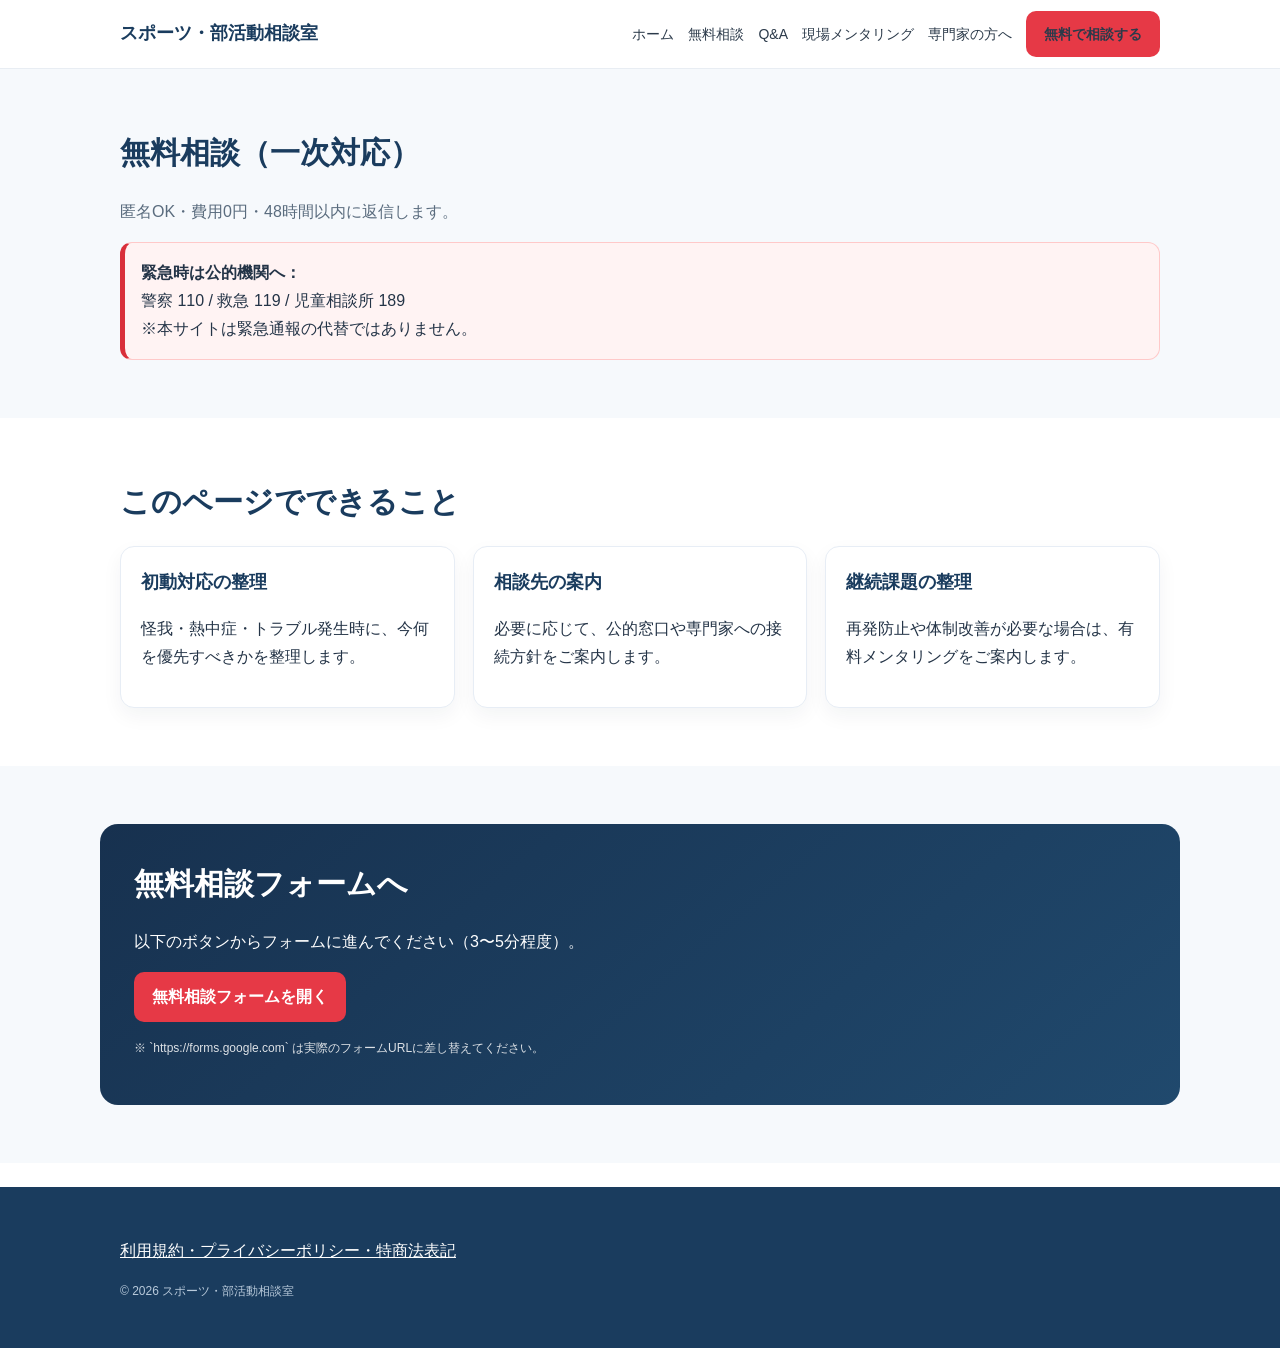
==== consult.html @ d79f73dd "Create consult.html" ====
<!doctype html>
<html lang="ja">
<head>
  <meta charset="UTF-8" />
  <meta name="viewport" content="width=device-width, initial-scale=1" />
  <title>無料相談 | スポーツ・部活動相談室</title>
  <meta name="description" content="スポーツ・部活動に関する無料相談窓口。匿名相談OK、48時間以内に初回返信。" />
  <link rel="stylesheet" href="styles.css" />
</head>
<body>
  <header>
    <div class="container nav">
      <div class="brand">スポーツ・部活動相談室</div>
      <nav class="links">
        <a href="index.html">ホーム</a>
        <a href="consult.html">無料相談</a>
        <a href="qa.html">Q&A</a>
        <a href="mentoring.html">現場メンタリング</a>
        <a href="experts.html">専門家の方へ</a>
        <a class="btn btn-primary" href="consult.html">無料で相談する</a>
      </nav>
    </div>
  </header>

  <section class="section section-alt">
    <div class="container">
      <h2>無料相談（一次対応）</h2>
      <p class="lead">匿名OK・費用0円・48時間以内に返信します。</p>
      <div class="notice">
        <strong>緊急時は公的機関へ：</strong><br>
        警察 110 / 救急 119 / 児童相談所 189<br>
        ※本サイトは緊急通報の代替ではありません。
      </div>
    </div>
  </section>

  <section class="section">
    <div class="container">
      <h2>このページでできること</h2>
      <div class="grid">
        <article class="card">
          <h3>初動対応の整理</h3>
          <p>怪我・熱中症・トラブル発生時に、今何を優先すべきかを整理します。</p>
        </article>
        <article class="card">
          <h3>相談先の案内</h3>
          <p>必要に応じて、公的窓口や専門家への接続方針をご案内します。</p>
        </article>
        <article class="card">
          <h3>継続課題の整理</h3>
          <p>再発防止や体制改善が必要な場合は、有料メンタリングをご案内します。</p>
        </article>
      </div>
    </div>
  </section>

  <section class="section section-alt">
    <div class="container cta">
      <h2 style="color:#fff; margin-top:0;">無料相談フォームへ</h2>
      <p>以下のボタンからフォームに進んでください（3〜5分程度）。</p>
      <p>
        <a class="btn btn-primary" href="https://forms.google.com" target="_blank" rel="noopener">
          無料相談フォームを開く
        </a>
      </p>
      <p class="small">※ `https://forms.google.com` は実際のフォームURLに差し替えてください。</p>
    </div>
  </section>

  <footer>
    <div class="container">
      <p><a href="legal.html">利用規約・プライバシーポリシー・特商法表記</a></p>
      <p class="small">© 2026 スポーツ・部活動相談室</p>
    </div>
  </footer>
</body>
</html>
---- styles.css ----
:root {
  --primary: #1a3c5e;
  --primary-2: #2d6a9f;
  --accent: #e63946;
  --bg: #f6f9fc;
  --text: #243447;
  --white: #fff;
}
* { box-sizing: border-box; }
body {
  margin: 0;
  font-family: "Segoe UI", "Hiragino Kaku Gothic ProN", "Yu Gothic", sans-serif;
  color: var(--text);
  background: var(--white);
  line-height: 1.75;
}
.container { max-width: 1080px; margin: 0 auto; padding: 0 20px; }
header { position: sticky; top: 0; z-index: 20; background: rgba(255,255,255,.95); border-bottom: 1px solid #e8edf3; }
.nav { min-height: 68px; display: flex; align-items: center; justify-content: space-between; gap: 12px; }
.brand { font-weight: 800; color: var(--primary); font-size: 18px; }
.links { display: flex; flex-wrap: wrap; align-items: center; gap: 14px; }
.links a { text-decoration: none; color: #2b3a4a; font-size: 14px; }
.btn { display: inline-block; padding: 11px 18px; border-radius: 10px; text-decoration: none; font-weight: 700; }
.btn-primary { background: var(--accent); color: #fff; }
.btn-outline { border: 1px solid var(--primary-2); color: var(--primary-2); }
.hero { background: linear-gradient(130deg, var(--primary), var(--primary-2)); color: #fff; padding: 84px 0 76px; }
.hero h1 { margin: 0 0 14px; font-size: clamp(28px, 5vw, 44px); line-height: 1.25; }
.hero p { margin: 0 0 22px; font-size: 17px; opacity: .95; }
.badges { display: flex; gap: 10px; flex-wrap: wrap; margin-bottom: 24px; }
.badge { background: rgba(255,255,255,.2); border: 1px solid rgba(255,255,255,.25); padding: 6px 11px; border-radius: 999px; font-size: 12px; }
.section { padding: 58px 0; }
.section-alt { background: var(--bg); }
.section h2 { margin: 0 0 18px; color: var(--primary); font-size: 30px; }
.lead { color: #5a6c7e; margin-top: 0; }
.grid { display: grid; grid-template-columns: repeat(auto-fit, minmax(240px, 1fr)); gap: 18px; }
.card { background: #fff; border: 1px solid #e7edf5; border-radius: 14px; padding: 20px; box-shadow: 0 8px 20px rgba(22,40,65,.05); }
.card h3 { margin: 0 0 8px; color: var(--primary); font-size: 18px; }
.notice { background: #fff3f3; border: 1px solid #ffc9c9; border-left: 5px solid #d92f3a; border-radius: 12px; padding: 16px; }
.cta { background: linear-gradient(140deg,#17314f,#20496d); color: #fff; border-radius: 18px; padding: 34px; }
footer { margin-top: 24px; background: var(--primary); color: #d5e3f1; padding: 34px 0; }
footer a { color: #fff; }
.small { font-size: 12px; opacity: .85; }
@media (max-width: 740px) {
  .links { gap: 10px; }
  .links a { font-size: 13px; }
  .hero { padding-top: 68px; }
}
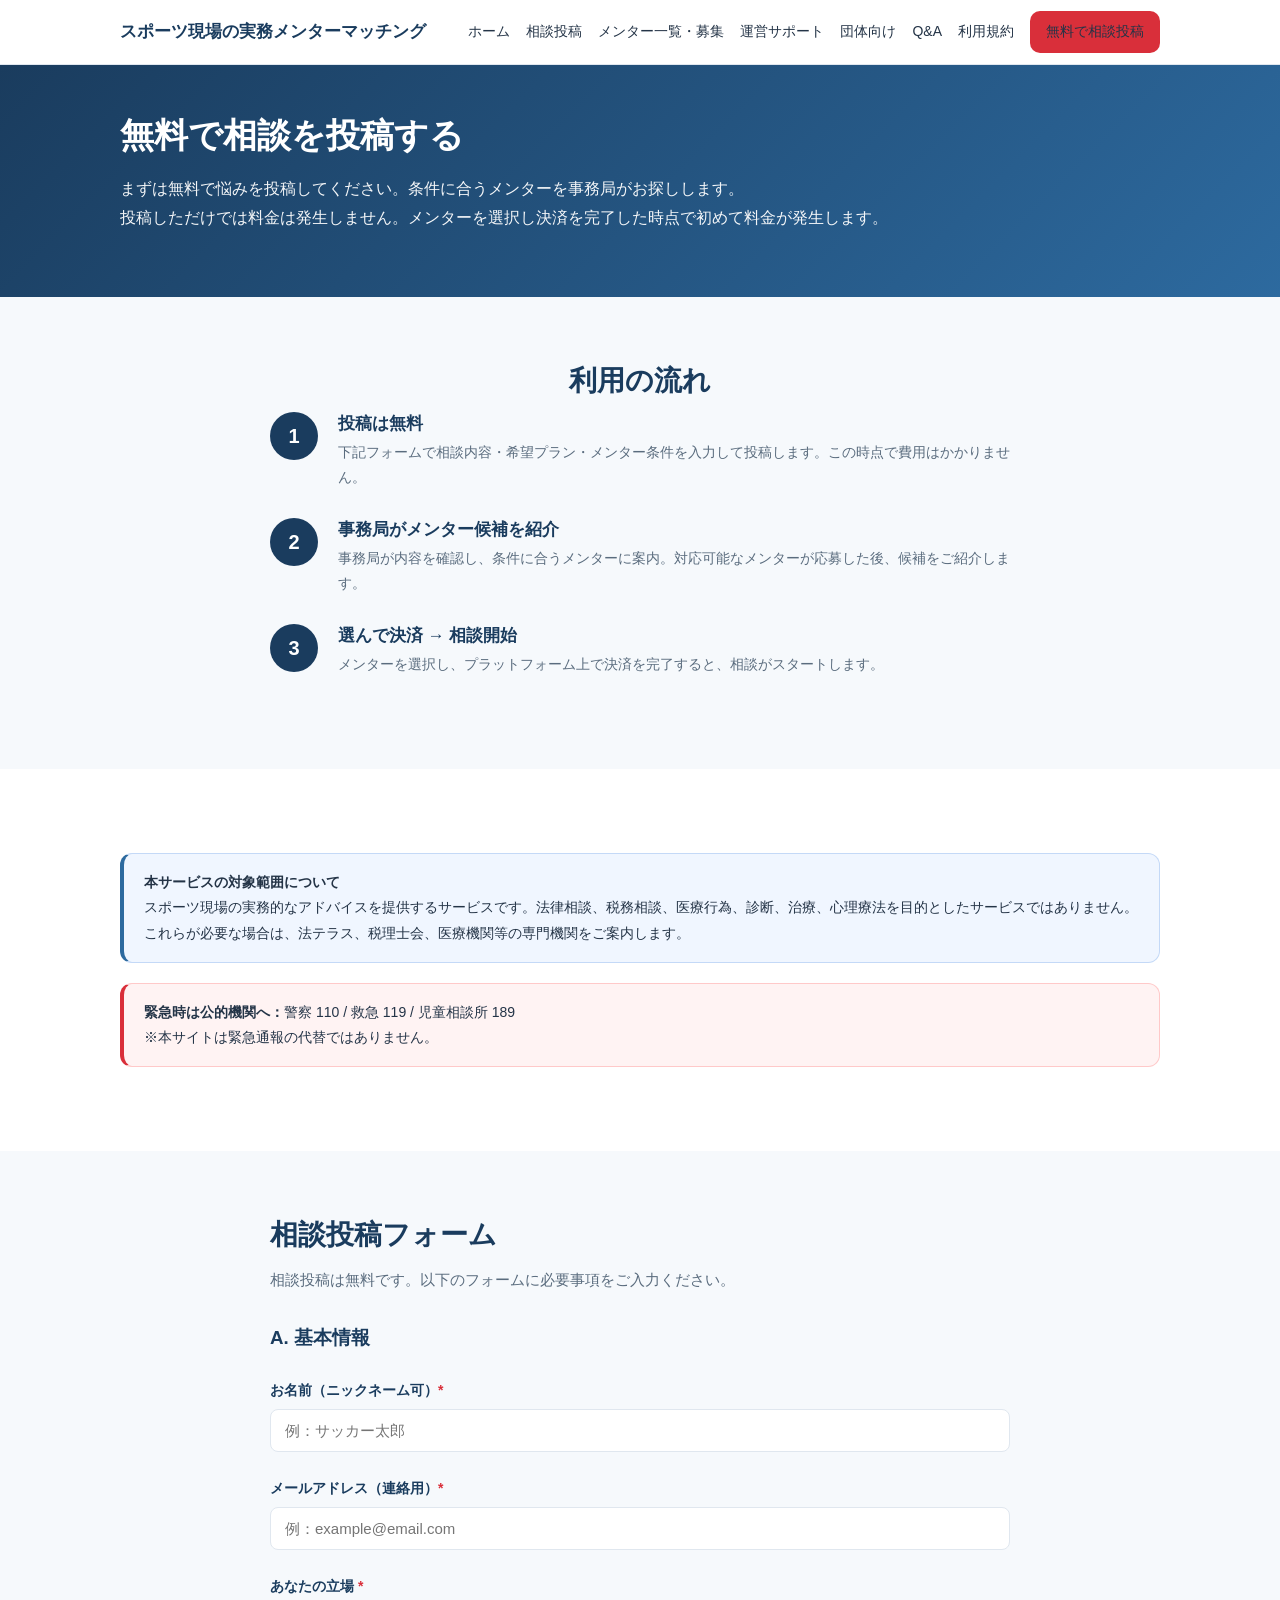
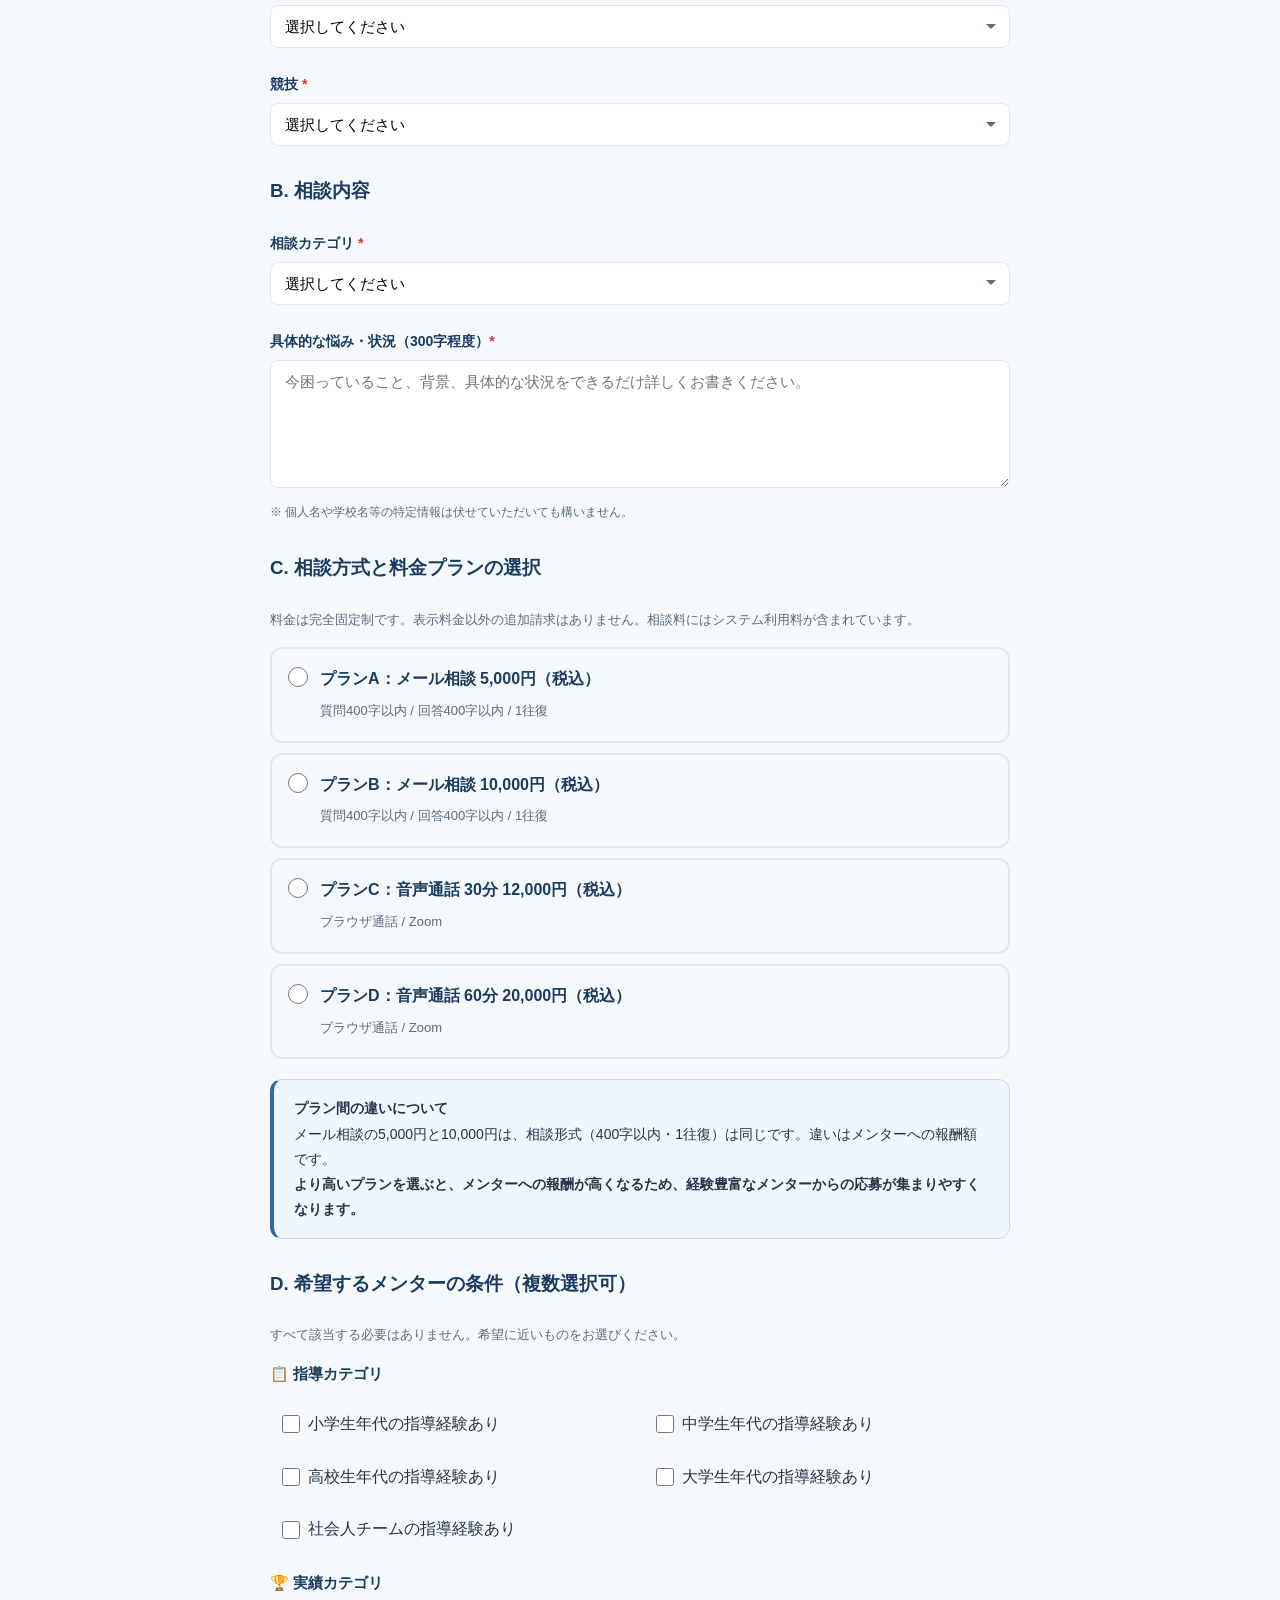
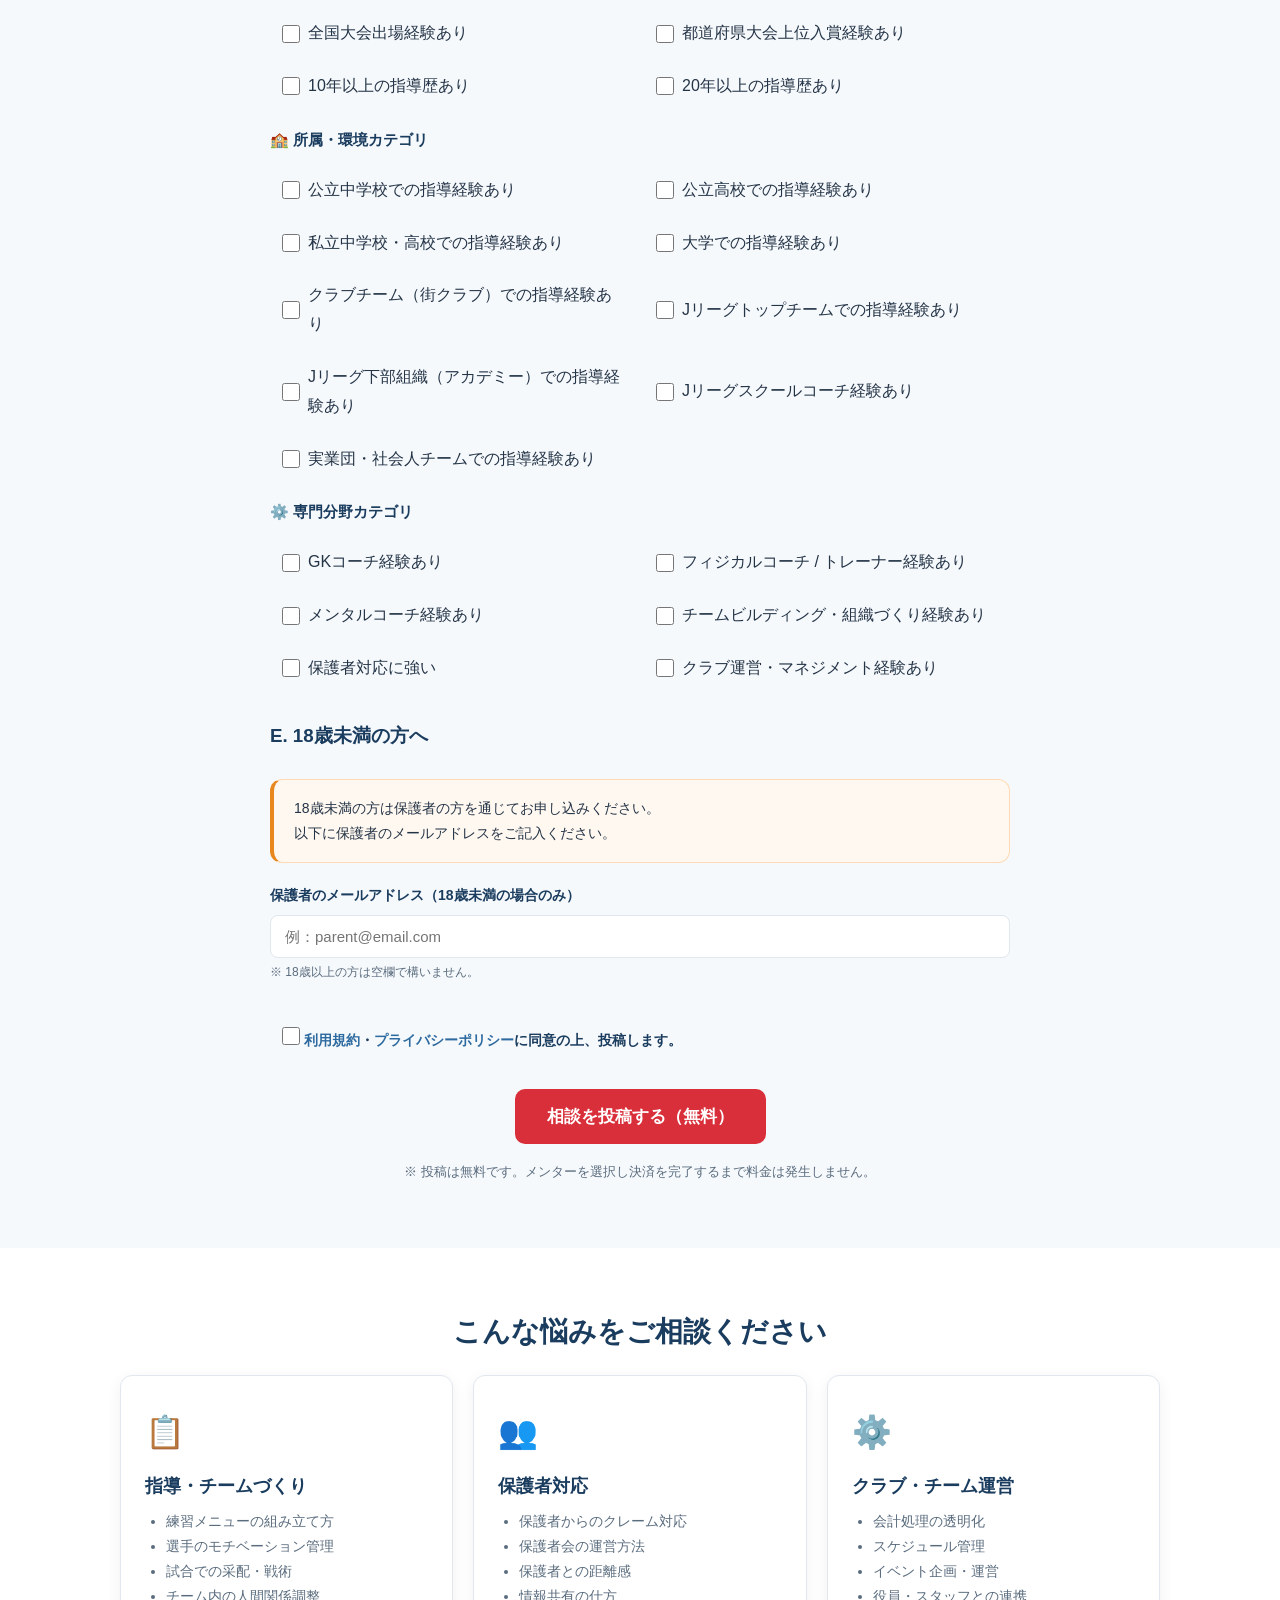
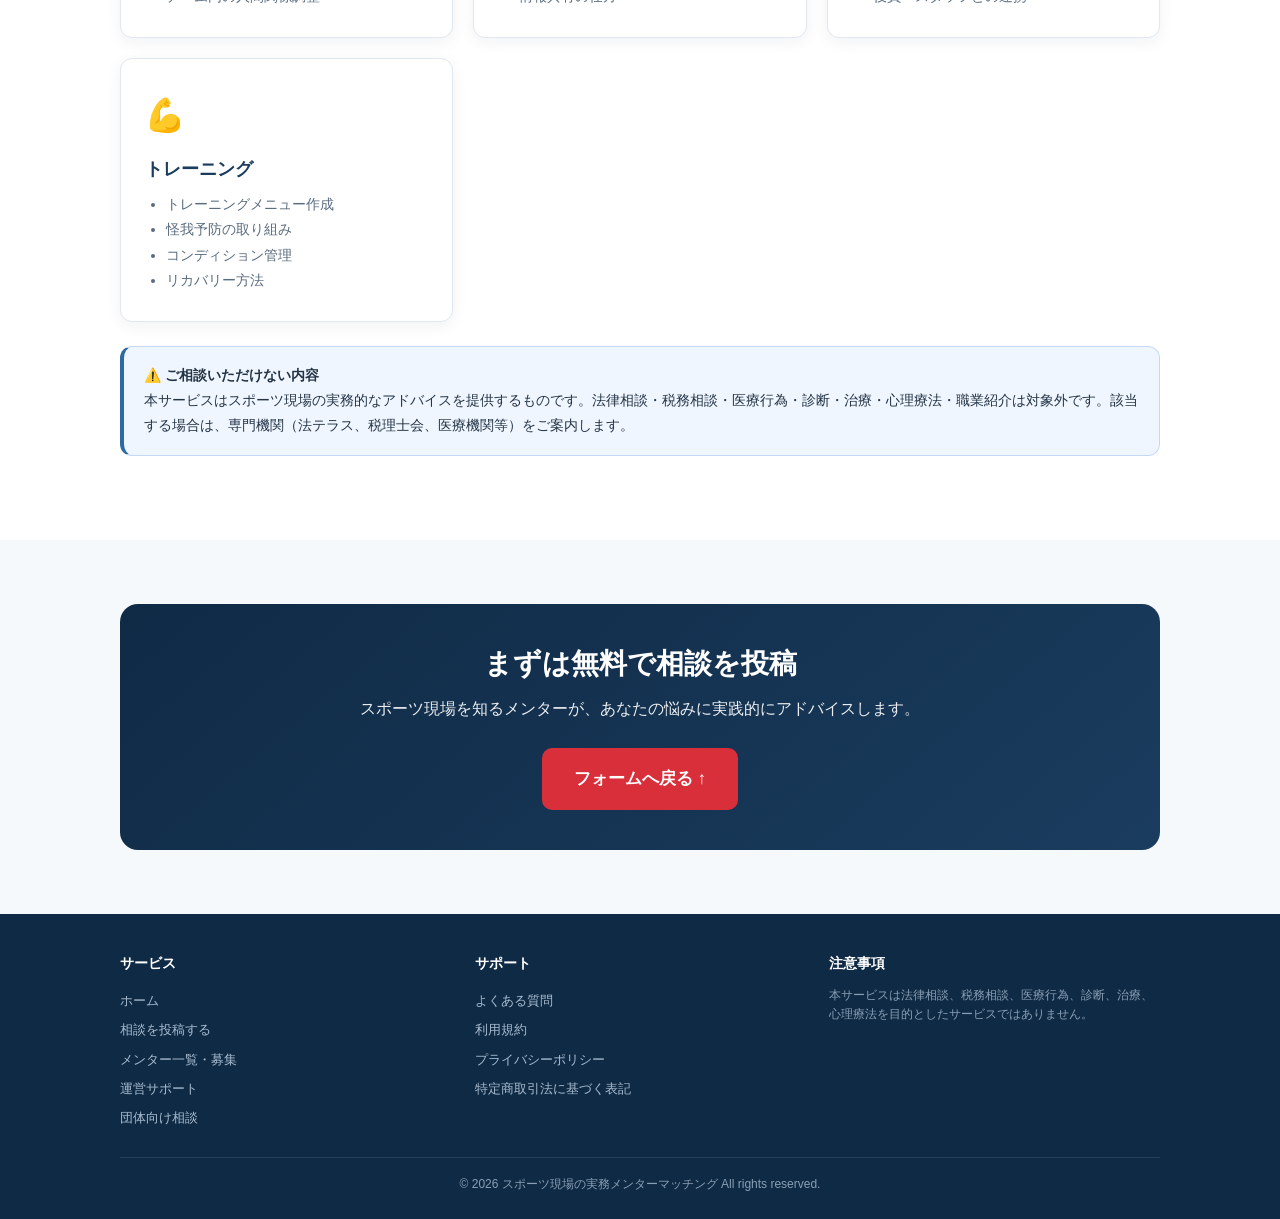
==== commit 446129ab: "feat: 全面ビジネスモデルアップデート - 固定料金制・マッチング条件カテゴリ・全ページ刷新 主な変更点: - 料金体系を完全固定制に変更（4プラン: メール5,000円/10,000円、音声通話" ====
--- a/consult.html
+++ b/consult.html
@@ -1,77 +1,389 @@
-<!doctype html>
+<!DOCTYPE html>
 <html lang="ja">
 <head>
-  <meta charset="UTF-8" />
-  <meta name="viewport" content="width=device-width, initial-scale=1" />
-  <title>無料相談 | スポーツ・部活動相談室</title>
-  <meta name="description" content="スポーツ・部活動に関する無料相談窓口。匿名相談OK、48時間以内に初回返信。" />
-  <link rel="stylesheet" href="styles.css" />
+  <meta charset="UTF-8">
+  <meta name="viewport" content="width=device-width, initial-scale=1">
+  <title>相談を投稿する｜スポーツ現場の実務メンターマッチング</title>
+  <meta name="description" content="スポーツ現場の悩みを無料で投稿。条件に合うメンターを事務局がお探しします。メール相談5,000円〜、音声通話12,000円〜。">
+  <meta property="og:title" content="相談を投稿する｜スポーツ現場の実務メンターマッチング">
+  <meta property="og:description" content="まずは無料で悩みを投稿。条件に合うメンターを事務局がお探しします。">
+  <meta property="og:type" content="website">
+  <meta property="og:url" content="https://mkzugfel.gensparkspace.com/consult.html">
+  <link rel="canonical" href="https://mkzugfel.gensparkspace.com/consult.html">
+  <link rel="stylesheet" href="css/style.css">
 </head>
 <body>
+
+  <!-- ========== Header ========== -->
   <header>
     <div class="container nav">
-      <div class="brand">スポーツ・部活動相談室</div>
-      <nav class="links">
+      <a href="index.html" class="brand">スポーツ現場の実務メンターマッチング</a>
+      <nav class="nav-links">
         <a href="index.html">ホーム</a>
-        <a href="consult.html">無料相談</a>
-        <a href="qa.html">Q&A</a>
-        <a href="mentoring.html">現場メンタリング</a>
-        <a href="experts.html">専門家の方へ</a>
-        <a class="btn btn-primary" href="consult.html">無料で相談する</a>
+        <a href="consult.html">相談投稿</a>
+        <a href="experts.html">メンター一覧・募集</a>
+        <a href="mentoring.html">運営サポート</a>
+        <a href="instructor.html">団体向け</a>
+        <a href="qa.html">Q&amp;A</a>
+        <a href="legal.html">利用規約</a>
+        <a class="btn btn-primary btn-sm" href="consult.html">無料で相談投稿</a>
       </nav>
     </div>
   </header>
 
+  <!-- ========== Hero ========== -->
+  <section class="hero" style="padding:48px 0 40px;">
+    <div class="container">
+      <h1 style="font-size:clamp(22px,4vw,34px);">無料で相談を投稿する</h1>
+      <p>まずは無料で悩みを投稿してください。条件に合うメンターを事務局がお探しします。<br>投稿しただけでは料金は発生しません。メンターを選択し決済を完了した時点で初めて料金が発生します。</p>
+    </div>
+  </section>
+
+  <!-- ========== ステップ表示 ========== -->
   <section class="section section-alt">
     <div class="container">
-      <h2>無料相談（一次対応）</h2>
-      <p class="lead">匿名OK・費用0円・48時間以内に返信します。</p>
-      <div class="notice">
-        <strong>緊急時は公的機関へ：</strong><br>
-        警察 110 / 救急 119 / 児童相談所 189<br>
+      <h2 class="text-center">利用の流れ</h2>
+      <div class="container-narrow mt-3" style="margin:0 auto;">
+        <div class="steps">
+          <div class="step-item">
+            <div class="step-number">1</div>
+            <div class="step-content">
+              <h3>投稿は無料</h3>
+              <p>下記フォームで相談内容・希望プラン・メンター条件を入力して投稿します。この時点で費用はかかりません。</p>
+            </div>
+          </div>
+          <div class="step-item">
+            <div class="step-number">2</div>
+            <div class="step-content">
+              <h3>事務局がメンター候補を紹介</h3>
+              <p>事務局が内容を確認し、条件に合うメンターに案内。対応可能なメンターが応募した後、候補をご紹介します。</p>
+            </div>
+          </div>
+          <div class="step-item">
+            <div class="step-number">3</div>
+            <div class="step-content">
+              <h3>選んで決済 → 相談開始</h3>
+              <p>メンターを選択し、プラットフォーム上で決済を完了すると、相談がスタートします。</p>
+            </div>
+          </div>
+        </div>
+      </div>
+    </div>
+  </section>
+
+  <!-- ========== 対象外の注意 ========== -->
+  <section class="section">
+    <div class="container">
+      <div class="notice notice-info">
+        <strong>本サービスの対象範囲について</strong><br>
+        スポーツ現場の実務的なアドバイスを提供するサービスです。法律相談、税務相談、医療行為、診断、治療、心理療法を目的としたサービスではありません。これらが必要な場合は、法テラス、税理士会、医療機関等の専門機関をご案内します。
+      </div>
+      <div class="notice notice-danger mt-2">
+        <strong>緊急時は公的機関へ：</strong>警察 110 / 救急 119 / 児童相談所 189<br>
         ※本サイトは緊急通報の代替ではありません。
       </div>
     </div>
   </section>
 
+  <!-- ========== 相談投稿フォーム ========== -->
+  <section class="section section-alt" id="form">
+    <div class="container-narrow">
+      <h2>相談投稿フォーム</h2>
+      <p class="section-lead">相談投稿は無料です。以下のフォームに必要事項をご入力ください。</p>
+
+      <!-- フォーム本体（実際にはTODO_FORM_URLへ送信） -->
+      <form action="TODO_FORM_URL" method="POST" id="consultForm">
+
+        <!-- (A) 基本情報 -->
+        <h3 class="mt-4 mb-2" style="color:var(--primary);border-bottom:2px solid var(--bg);padding-bottom:8px;">A. 基本情報</h3>
+
+        <div class="form-group">
+          <label for="name">お名前（ニックネーム可）<span class="text-accent">*</span></label>
+          <input type="text" id="name" name="name" class="form-control" placeholder="例：サッカー太郎" required>
+        </div>
+
+        <div class="form-group">
+          <label for="email">メールアドレス（連絡用）<span class="text-accent">*</span></label>
+          <input type="email" id="email" name="email" class="form-control" placeholder="例：example@email.com" required>
+        </div>
+
+        <div class="form-group">
+          <label for="role">あなたの立場 <span class="text-accent">*</span></label>
+          <select id="role" name="role" class="form-control" required>
+            <option value="">選択してください</option>
+            <option value="指導者">指導者</option>
+            <option value="保護者">保護者</option>
+            <option value="チーム運営者">チーム運営者</option>
+            <option value="選手（18歳以上）">選手（18歳以上）</option>
+            <option value="その他">その他</option>
+          </select>
+        </div>
+
+        <div class="form-group">
+          <label for="sport">競技 <span class="text-accent">*</span></label>
+          <select id="sport" name="sport" class="form-control" required>
+            <option value="">選択してください</option>
+            <option value="サッカー">サッカー</option>
+            <option value="野球・ソフトボール">野球・ソフトボール</option>
+            <option value="バスケットボール">バスケットボール</option>
+            <option value="バレーボール">バレーボール</option>
+            <option value="陸上">陸上</option>
+            <option value="テニス">テニス</option>
+            <option value="卓球">卓球</option>
+            <option value="水泳">水泳</option>
+            <option value="武道">武道</option>
+            <option value="その他">その他</option>
+          </select>
+        </div>
+
+        <!-- (B) 相談内容 -->
+        <h3 class="mt-4 mb-2" style="color:var(--primary);border-bottom:2px solid var(--bg);padding-bottom:8px;">B. 相談内容</h3>
+
+        <div class="form-group">
+          <label for="category">相談カテゴリ <span class="text-accent">*</span></label>
+          <select id="category" name="category" class="form-control" required>
+            <option value="">選択してください</option>
+            <option value="保護者対応">保護者対応</option>
+            <option value="練習方針">練習方針</option>
+            <option value="チームづくり">チームづくり</option>
+            <option value="クラブ運営">クラブ運営</option>
+            <option value="選手との関わり方">選手との関わり方</option>
+            <option value="進路と競技の両立">進路と競技の両立</option>
+            <option value="トレーニング">トレーニング</option>
+            <option value="指導者自身の悩み整理">指導者自身の悩み整理</option>
+            <option value="その他">その他</option>
+          </select>
+        </div>
+
+        <div class="form-group">
+          <label for="detail">具体的な悩み・状況（300字程度）<span class="text-accent">*</span></label>
+          <textarea id="detail" name="detail" class="form-control" rows="6" placeholder="今困っていること、背景、具体的な状況をできるだけ詳しくお書きください。" required maxlength="500"></textarea>
+          <div class="form-note">※ 個人名や学校名等の特定情報は伏せていただいても構いません。</div>
+        </div>
+
+        <!-- (C) 相談方式と料金プランの選択 -->
+        <h3 class="mt-4 mb-2" style="color:var(--primary);border-bottom:2px solid var(--bg);padding-bottom:8px;">C. 相談方式と料金プランの選択</h3>
+        <p class="text-small text-light mb-2">料金は完全固定制です。表示料金以外の追加請求はありません。相談料にはシステム利用料が含まれています。</p>
+
+        <div class="radio-group">
+          <label class="radio-item">
+            <input type="radio" name="plan" value="メール相談5000" required>
+            <div class="radio-label">
+              <strong>プランA：メール相談 5,000円（税込）</strong>
+              <span>質問400字以内 / 回答400字以内 / 1往復</span>
+            </div>
+          </label>
+          <label class="radio-item">
+            <input type="radio" name="plan" value="メール相談10000">
+            <div class="radio-label">
+              <strong>プランB：メール相談 10,000円（税込）</strong>
+              <span>質問400字以内 / 回答400字以内 / 1往復</span>
+            </div>
+          </label>
+          <label class="radio-item">
+            <input type="radio" name="plan" value="音声通話30分12000">
+            <div class="radio-label">
+              <strong>プランC：音声通話 30分 12,000円（税込）</strong>
+              <span>ブラウザ通話 / Zoom</span>
+            </div>
+          </label>
+          <label class="radio-item">
+            <input type="radio" name="plan" value="音声通話60分20000">
+            <div class="radio-label">
+              <strong>プランD：音声通話 60分 20,000円（税込）</strong>
+              <span>ブラウザ通話 / Zoom</span>
+            </div>
+          </label>
+        </div>
+
+        <div class="notice notice-info">
+          <strong>プラン間の違いについて</strong><br>
+          メール相談の5,000円と10,000円は、相談形式（400字以内・1往復）は同じです。違いはメンターへの報酬額です。<br>
+          <strong>より高いプランを選ぶと、メンターへの報酬が高くなるため、経験豊富なメンターからの応募が集まりやすくなります。</strong>
+        </div>
+
+        <!-- (D) 希望するメンターの条件 -->
+        <h3 class="mt-4 mb-2" style="color:var(--primary);border-bottom:2px solid var(--bg);padding-bottom:8px;">D. 希望するメンターの条件（複数選択可）</h3>
+        <p class="text-small text-light mb-2">すべて該当する必要はありません。希望に近いものをお選びください。</p>
+
+        <!-- 指導カテゴリ -->
+        <div class="checkbox-group">
+          <h4>📋 指導カテゴリ</h4>
+          <div class="checkbox-grid">
+            <label class="checkbox-item"><input type="checkbox" name="mentor_cond[]" value="小学生年代の指導経験あり"><span>小学生年代の指導経験あり</span></label>
+            <label class="checkbox-item"><input type="checkbox" name="mentor_cond[]" value="中学生年代の指導経験あり"><span>中学生年代の指導経験あり</span></label>
+            <label class="checkbox-item"><input type="checkbox" name="mentor_cond[]" value="高校生年代の指導経験あり"><span>高校生年代の指導経験あり</span></label>
+            <label class="checkbox-item"><input type="checkbox" name="mentor_cond[]" value="大学生年代の指導経験あり"><span>大学生年代の指導経験あり</span></label>
+            <label class="checkbox-item"><input type="checkbox" name="mentor_cond[]" value="社会人チームの指導経験あり"><span>社会人チームの指導経験あり</span></label>
+          </div>
+        </div>
+
+        <!-- 実績カテゴリ -->
+        <div class="checkbox-group">
+          <h4>🏆 実績カテゴリ</h4>
+          <div class="checkbox-grid">
+            <label class="checkbox-item"><input type="checkbox" name="mentor_cond[]" value="全国大会出場経験あり"><span>全国大会出場経験あり</span></label>
+            <label class="checkbox-item"><input type="checkbox" name="mentor_cond[]" value="都道府県大会上位入賞経験あり"><span>都道府県大会上位入賞経験あり</span></label>
+            <label class="checkbox-item"><input type="checkbox" name="mentor_cond[]" value="10年以上の指導歴あり"><span>10年以上の指導歴あり</span></label>
+            <label class="checkbox-item"><input type="checkbox" name="mentor_cond[]" value="20年以上の指導歴あり"><span>20年以上の指導歴あり</span></label>
+          </div>
+        </div>
+
+        <!-- 所属・環境カテゴリ -->
+        <div class="checkbox-group">
+          <h4>🏫 所属・環境カテゴリ</h4>
+          <div class="checkbox-grid">
+            <label class="checkbox-item"><input type="checkbox" name="mentor_cond[]" value="公立中学校での指導経験あり"><span>公立中学校での指導経験あり</span></label>
+            <label class="checkbox-item"><input type="checkbox" name="mentor_cond[]" value="公立高校での指導経験あり"><span>公立高校での指導経験あり</span></label>
+            <label class="checkbox-item"><input type="checkbox" name="mentor_cond[]" value="私立中学校・高校での指導経験あり"><span>私立中学校・高校での指導経験あり</span></label>
+            <label class="checkbox-item"><input type="checkbox" name="mentor_cond[]" value="大学での指導経験あり"><span>大学での指導経験あり</span></label>
+            <label class="checkbox-item"><input type="checkbox" name="mentor_cond[]" value="クラブチーム（街クラブ）での指導経験あり"><span>クラブチーム（街クラブ）での指導経験あり</span></label>
+            <label class="checkbox-item"><input type="checkbox" name="mentor_cond[]" value="Jリーグトップチームでの指導経験あり"><span>Jリーグトップチームでの指導経験あり</span></label>
+            <label class="checkbox-item"><input type="checkbox" name="mentor_cond[]" value="Jリーグ下部組織（アカデミー）での指導経験あり"><span>Jリーグ下部組織（アカデミー）での指導経験あり</span></label>
+            <label class="checkbox-item"><input type="checkbox" name="mentor_cond[]" value="Jリーグスクールコーチ経験あり"><span>Jリーグスクールコーチ経験あり</span></label>
+            <label class="checkbox-item"><input type="checkbox" name="mentor_cond[]" value="実業団・社会人チームでの指導経験あり"><span>実業団・社会人チームでの指導経験あり</span></label>
+          </div>
+        </div>
+
+        <!-- 専門分野カテゴリ -->
+        <div class="checkbox-group">
+          <h4>⚙️ 専門分野カテゴリ</h4>
+          <div class="checkbox-grid">
+            <label class="checkbox-item"><input type="checkbox" name="mentor_cond[]" value="GKコーチ経験あり"><span>GKコーチ経験あり</span></label>
+            <label class="checkbox-item"><input type="checkbox" name="mentor_cond[]" value="フィジカルコーチ / トレーナー経験あり"><span>フィジカルコーチ / トレーナー経験あり</span></label>
+            <label class="checkbox-item"><input type="checkbox" name="mentor_cond[]" value="メンタルコーチ経験あり"><span>メンタルコーチ経験あり</span></label>
+            <label class="checkbox-item"><input type="checkbox" name="mentor_cond[]" value="チームビルディング・組織づくり経験あり"><span>チームビルディング・組織づくり経験あり</span></label>
+            <label class="checkbox-item"><input type="checkbox" name="mentor_cond[]" value="保護者対応に強い"><span>保護者対応に強い</span></label>
+            <label class="checkbox-item"><input type="checkbox" name="mentor_cond[]" value="クラブ運営・マネジメント経験あり"><span>クラブ運営・マネジメント経験あり</span></label>
+          </div>
+        </div>
+
+        <!-- (E) 18歳未満の方へ -->
+        <h3 class="mt-4 mb-2" style="color:var(--primary);border-bottom:2px solid var(--bg);padding-bottom:8px;">E. 18歳未満の方へ</h3>
+
+        <div class="notice">
+          18歳未満の方は保護者の方を通じてお申し込みください。<br>
+          以下に保護者のメールアドレスをご記入ください。
+        </div>
+
+        <div class="form-group">
+          <label for="parent_email">保護者のメールアドレス（18歳未満の場合のみ）</label>
+          <input type="email" id="parent_email" name="parent_email" class="form-control" placeholder="例：parent@email.com">
+          <div class="form-note">※ 18歳以上の方は空欄で構いません。</div>
+        </div>
+
+        <!-- 同意 -->
+        <div class="form-group mt-4">
+          <label class="checkbox-item" style="padding:12px;background:var(--bg);border-radius:8px;">
+            <input type="checkbox" name="agree" required>
+            <span><a href="legal.html" target="_blank">利用規約</a>・<a href="legal.html#privacy" target="_blank">プライバシーポリシー</a>に同意の上、投稿します。</span>
+          </label>
+        </div>
+
+        <!-- 投稿ボタン -->
+        <div class="text-center mt-3">
+          <button type="submit" class="btn btn-primary btn-lg">相談を投稿する（無料）</button>
+        </div>
+        <p class="text-center text-small text-light mt-2">※ 投稿は無料です。メンターを選択し決済を完了するまで料金は発生しません。</p>
+
+      </form>
+    </div>
+  </section>
+
+  <!-- ========== こんな悩みをご相談ください ========== -->
   <section class="section">
     <div class="container">
-      <h2>このページでできること</h2>
-      <div class="grid">
-        <article class="card">
-          <h3>初動対応の整理</h3>
-          <p>怪我・熱中症・トラブル発生時に、今何を優先すべきかを整理します。</p>
-        </article>
-        <article class="card">
-          <h3>相談先の案内</h3>
-          <p>必要に応じて、公的窓口や専門家への接続方針をご案内します。</p>
-        </article>
-        <article class="card">
-          <h3>継続課題の整理</h3>
-          <p>再発防止や体制改善が必要な場合は、有料メンタリングをご案内します。</p>
-        </article>
-      </div>
-    </div>
-  </section>
-
+      <h2 class="text-center">こんな悩みをご相談ください</h2>
+      <div class="grid grid-2 mt-3">
+        <div class="card">
+          <span class="card-icon">📋</span>
+          <h3>指導・チームづくり</h3>
+          <ul style="font-size:14px;color:var(--text-light);">
+            <li>練習メニューの組み立て方</li>
+            <li>選手のモチベーション管理</li>
+            <li>試合での采配・戦術</li>
+            <li>チーム内の人間関係調整</li>
+          </ul>
+        </div>
+        <div class="card">
+          <span class="card-icon">👥</span>
+          <h3>保護者対応</h3>
+          <ul style="font-size:14px;color:var(--text-light);">
+            <li>保護者からのクレーム対応</li>
+            <li>保護者会の運営方法</li>
+            <li>保護者との距離感</li>
+            <li>情報共有の仕方</li>
+          </ul>
+        </div>
+        <div class="card">
+          <span class="card-icon">⚙️</span>
+          <h3>クラブ・チーム運営</h3>
+          <ul style="font-size:14px;color:var(--text-light);">
+            <li>会計処理の透明化</li>
+            <li>スケジュール管理</li>
+            <li>イベント企画・運営</li>
+            <li>役員・スタッフとの連携</li>
+          </ul>
+        </div>
+        <div class="card">
+          <span class="card-icon">💪</span>
+          <h3>トレーニング</h3>
+          <ul style="font-size:14px;color:var(--text-light);">
+            <li>トレーニングメニュー作成</li>
+            <li>怪我予防の取り組み</li>
+            <li>コンディション管理</li>
+            <li>リカバリー方法</li>
+          </ul>
+        </div>
+      </div>
+
+      <div class="notice notice-info mt-3">
+        <strong>⚠️ ご相談いただけない内容</strong><br>
+        本サービスはスポーツ現場の実務的なアドバイスを提供するものです。法律相談・税務相談・医療行為・診断・治療・心理療法・職業紹介は対象外です。該当する場合は、専門機関（法テラス、税理士会、医療機関等）をご案内します。
+      </div>
+    </div>
+  </section>
+
+  <!-- ========== CTA ========== -->
   <section class="section section-alt">
-    <div class="container cta">
-      <h2 style="color:#fff; margin-top:0;">無料相談フォームへ</h2>
-      <p>以下のボタンからフォームに進んでください（3〜5分程度）。</p>
-      <p>
-        <a class="btn btn-primary" href="https://forms.google.com" target="_blank" rel="noopener">
-          無料相談フォームを開く
-        </a>
-      </p>
-      <p class="small">※ `https://forms.google.com` は実際のフォームURLに差し替えてください。</p>
-    </div>
-  </section>
-
+    <div class="container">
+      <div class="cta-box">
+        <h2>まずは無料で相談を投稿</h2>
+        <p>スポーツ現場を知るメンターが、あなたの悩みに実践的にアドバイスします。</p>
+        <a class="btn btn-primary btn-lg" href="#form">フォームへ戻る ↑</a>
+      </div>
+    </div>
+  </section>
+
+  <!-- ========== Footer ========== -->
   <footer>
     <div class="container">
-      <p><a href="legal.html">利用規約・プライバシーポリシー・特商法表記</a></p>
-      <p class="small">© 2026 スポーツ・部活動相談室</p>
+      <div class="footer-grid">
+        <div class="footer-col">
+          <h4>サービス</h4>
+          <a href="index.html">ホーム</a>
+          <a href="consult.html">相談を投稿する</a>
+          <a href="experts.html">メンター一覧・募集</a>
+          <a href="mentoring.html">運営サポート</a>
+          <a href="instructor.html">団体向け相談</a>
+        </div>
+        <div class="footer-col">
+          <h4>サポート</h4>
+          <a href="qa.html">よくある質問</a>
+          <a href="legal.html">利用規約</a>
+          <a href="legal.html#privacy">プライバシーポリシー</a>
+          <a href="legal.html#tokusho">特定商取引法に基づく表記</a>
+        </div>
+        <div class="footer-col">
+          <h4>注意事項</h4>
+          <p style="font-size:12px;color:#8a9fb5;line-height:1.6;">本サービスは法律相談、税務相談、医療行為、診断、治療、心理療法を目的としたサービスではありません。</p>
+        </div>
+      </div>
+      <div class="footer-bottom">
+        <p>&copy; 2026 スポーツ現場の実務メンターマッチング All rights reserved.</p>
+      </div>
     </div>
   </footer>
+
 </body>
 </html>
--- a/css/style.css
+++ b/css/style.css
@@ -0,0 +1,846 @@
+/* ============================================
+   スポーツ現場の実務メンターマッチング
+   css/style.css
+   白ベース・ネイビー基調・赤差し色
+   ============================================ */
+
+/* --- CSS Variables --- */
+:root {
+  --primary: #1a3c5e;
+  --primary-light: #2d6a9f;
+  --primary-dark: #0f2a45;
+  --accent: #d92f3a;
+  --accent-light: #e8545d;
+  --bg: #f6f9fc;
+  --bg-alt: #eef3f8;
+  --text: #243447;
+  --text-light: #5a6c7e;
+  --white: #ffffff;
+  --border: #e0e7ef;
+  --shadow: rgba(22, 40, 65, 0.06);
+  --radius: 12px;
+  --radius-lg: 18px;
+  --transition: 0.25s ease;
+}
+
+/* --- Reset & Base --- */
+*, *::before, *::after { box-sizing: border-box; margin: 0; padding: 0; }
+
+html { scroll-behavior: smooth; }
+
+body {
+  font-family: "Segoe UI", "Hiragino Kaku Gothic ProN", "Yu Gothic", "Meiryo", sans-serif;
+  color: var(--text);
+  background: var(--white);
+  line-height: 1.8;
+  font-size: 16px;
+  -webkit-font-smoothing: antialiased;
+}
+
+a { color: var(--primary-light); text-decoration: none; transition: color var(--transition); }
+a:hover { color: var(--accent); }
+
+img { max-width: 100%; height: auto; display: block; }
+
+h1, h2, h3, h4, h5, h6 { line-height: 1.4; color: var(--primary); }
+
+ul, ol { padding-left: 1.5em; }
+
+/* --- Container --- */
+.container { max-width: 1080px; margin: 0 auto; padding: 0 20px; }
+.container-narrow { max-width: 780px; margin: 0 auto; padding: 0 20px; }
+
+/* --- Header --- */
+header {
+  position: sticky;
+  top: 0;
+  z-index: 100;
+  background: rgba(255, 255, 255, 0.97);
+  border-bottom: 1px solid var(--border);
+  backdrop-filter: blur(8px);
+}
+
+.nav {
+  min-height: 64px;
+  display: flex;
+  align-items: center;
+  justify-content: space-between;
+  gap: 12px;
+}
+
+.brand {
+  font-weight: 800;
+  color: var(--primary);
+  font-size: 17px;
+  white-space: nowrap;
+  text-decoration: none;
+}
+.brand:hover { color: var(--primary); }
+
+.nav-links {
+  display: flex;
+  flex-wrap: wrap;
+  align-items: center;
+  gap: 16px;
+}
+
+.nav-links a {
+  text-decoration: none;
+  color: var(--text);
+  font-size: 14px;
+  font-weight: 500;
+  transition: color var(--transition);
+}
+.nav-links a:hover { color: var(--primary-light); }
+
+/* --- Buttons --- */
+.btn {
+  display: inline-block;
+  padding: 12px 24px;
+  border-radius: 10px;
+  text-decoration: none;
+  font-weight: 700;
+  font-size: 15px;
+  text-align: center;
+  transition: all var(--transition);
+  cursor: pointer;
+  border: none;
+}
+
+.btn-primary {
+  background: var(--accent);
+  color: var(--white);
+}
+.btn-primary:hover {
+  background: var(--accent-light);
+  color: var(--white);
+  transform: translateY(-1px);
+  box-shadow: 0 4px 12px rgba(217, 47, 58, 0.3);
+}
+
+.btn-outline {
+  border: 2px solid var(--primary-light);
+  color: var(--primary-light);
+  background: transparent;
+}
+.btn-outline:hover {
+  background: var(--primary-light);
+  color: var(--white);
+}
+
+.btn-white {
+  background: var(--white);
+  color: var(--primary);
+}
+.btn-white:hover {
+  background: var(--bg);
+  color: var(--primary);
+}
+
+.btn-sm { padding: 8px 16px; font-size: 13px; }
+.btn-lg { padding: 16px 32px; font-size: 17px; }
+
+/* --- Hero Section --- */
+.hero {
+  background: linear-gradient(135deg, var(--primary) 0%, var(--primary-light) 100%);
+  color: var(--white);
+  padding: 80px 0 70px;
+}
+
+.hero h1 {
+  color: var(--white);
+  margin: 0 0 18px;
+  font-size: clamp(26px, 4.5vw, 42px);
+  line-height: 1.3;
+}
+
+.hero p {
+  margin: 0 0 24px;
+  font-size: 16px;
+  opacity: 0.95;
+  line-height: 1.8;
+}
+
+.hero-badges {
+  display: flex;
+  gap: 10px;
+  flex-wrap: wrap;
+  margin-bottom: 28px;
+}
+
+.hero-badge {
+  background: rgba(255, 255, 255, 0.18);
+  border: 1px solid rgba(255, 255, 255, 0.25);
+  padding: 6px 14px;
+  border-radius: 999px;
+  font-size: 13px;
+  color: var(--white);
+}
+
+.hero-buttons { display: flex; gap: 12px; flex-wrap: wrap; }
+
+/* --- Sections --- */
+.section { padding: 64px 0; }
+.section-alt { background: var(--bg); }
+.section-dark {
+  background: linear-gradient(140deg, var(--primary-dark), var(--primary));
+  color: var(--white);
+}
+.section-dark h2,
+.section-dark h3 { color: var(--white); }
+
+.section h2 {
+  margin: 0 0 12px;
+  font-size: 28px;
+  color: var(--primary);
+}
+
+.section-lead {
+  color: var(--text-light);
+  margin: 0 0 32px;
+  font-size: 15px;
+}
+
+/* --- Grid --- */
+.grid { display: grid; gap: 20px; }
+.grid-2 { grid-template-columns: repeat(auto-fit, minmax(300px, 1fr)); }
+.grid-3 { grid-template-columns: repeat(auto-fit, minmax(260px, 1fr)); }
+.grid-4 { grid-template-columns: repeat(auto-fit, minmax(220px, 1fr)); }
+
+/* --- Cards --- */
+.card {
+  background: var(--white);
+  border: 1px solid var(--border);
+  border-radius: var(--radius);
+  padding: 28px 24px;
+  box-shadow: 0 4px 16px var(--shadow);
+  transition: transform var(--transition), box-shadow var(--transition);
+}
+.card:hover {
+  transform: translateY(-2px);
+  box-shadow: 0 8px 24px rgba(22, 40, 65, 0.1);
+}
+
+.card h3 {
+  margin: 0 0 10px;
+  font-size: 18px;
+  color: var(--primary);
+}
+
+.card p { color: var(--text-light); font-size: 14px; margin: 0; }
+
+.card-icon {
+  font-size: 32px;
+  margin-bottom: 12px;
+  display: block;
+}
+
+/* --- Feature Cards (強み) --- */
+.feature-card {
+  background: var(--white);
+  border: 1px solid var(--border);
+  border-radius: var(--radius);
+  padding: 32px 24px;
+  text-align: center;
+  box-shadow: 0 4px 16px var(--shadow);
+}
+.feature-card .feature-icon {
+  width: 60px;
+  height: 60px;
+  background: var(--bg);
+  border-radius: 50%;
+  display: flex;
+  align-items: center;
+  justify-content: center;
+  margin: 0 auto 16px;
+  font-size: 28px;
+}
+.feature-card h3 { font-size: 17px; margin-bottom: 10px; }
+.feature-card p { font-size: 14px; color: var(--text-light); }
+
+/* --- Pricing Cards --- */
+.pricing-grid {
+  display: grid;
+  grid-template-columns: repeat(auto-fit, minmax(230px, 1fr));
+  gap: 20px;
+}
+
+.pricing-card {
+  background: var(--white);
+  border: 2px solid var(--border);
+  border-radius: var(--radius-lg);
+  padding: 28px 20px;
+  text-align: center;
+  position: relative;
+  transition: all var(--transition);
+}
+.pricing-card:hover {
+  border-color: var(--primary-light);
+  box-shadow: 0 8px 24px rgba(22, 40, 65, 0.1);
+}
+
+.pricing-card.popular {
+  border-color: var(--accent);
+}
+.pricing-card.popular::before {
+  content: '人気';
+  position: absolute;
+  top: -12px;
+  left: 50%;
+  transform: translateX(-50%);
+  background: var(--accent);
+  color: var(--white);
+  padding: 2px 16px;
+  border-radius: 999px;
+  font-size: 12px;
+  font-weight: 700;
+}
+
+.pricing-card .plan-type {
+  font-size: 13px;
+  color: var(--text-light);
+  margin-bottom: 4px;
+}
+
+.pricing-card .plan-name {
+  font-size: 17px;
+  font-weight: 700;
+  color: var(--primary);
+  margin-bottom: 8px;
+}
+
+.pricing-card .plan-price {
+  font-size: 32px;
+  font-weight: 800;
+  color: var(--primary);
+  margin-bottom: 4px;
+}
+.pricing-card .plan-price span {
+  font-size: 14px;
+  font-weight: 400;
+}
+
+.pricing-card .plan-note {
+  font-size: 12px;
+  color: var(--text-light);
+  margin-bottom: 16px;
+}
+
+.pricing-card ul {
+  list-style: none;
+  padding: 0;
+  margin: 0 0 16px;
+  text-align: left;
+}
+.pricing-card ul li {
+  padding: 6px 0;
+  font-size: 13px;
+  color: var(--text);
+  border-bottom: 1px solid #f0f3f7;
+}
+.pricing-card ul li::before {
+  content: '✓ ';
+  color: #2eab5e;
+  font-weight: 700;
+}
+.pricing-card ul li:last-child { border-bottom: none; }
+
+.pricing-card .plan-fee {
+  font-size: 11px;
+  color: var(--text-light);
+  margin-top: 12px;
+}
+
+/* --- Steps --- */
+.steps { counter-reset: step; }
+
+.step-item {
+  display: flex;
+  gap: 20px;
+  margin-bottom: 28px;
+  align-items: flex-start;
+}
+
+.step-number {
+  flex-shrink: 0;
+  width: 48px;
+  height: 48px;
+  background: var(--primary);
+  color: var(--white);
+  border-radius: 50%;
+  display: flex;
+  align-items: center;
+  justify-content: center;
+  font-weight: 800;
+  font-size: 20px;
+}
+
+.step-content h3 {
+  font-size: 17px;
+  margin-bottom: 4px;
+}
+.step-content p {
+  font-size: 14px;
+  color: var(--text-light);
+  margin: 0;
+}
+
+/* --- Notice / Alert --- */
+.notice {
+  background: #fff8f0;
+  border: 1px solid #ffd9b3;
+  border-left: 4px solid #e8871e;
+  border-radius: var(--radius);
+  padding: 16px 20px;
+  margin: 20px 0;
+  font-size: 14px;
+}
+
+.notice-danger {
+  background: #fff3f3;
+  border-color: #ffc9c9;
+  border-left-color: var(--accent);
+}
+
+.notice-info {
+  background: #f0f6ff;
+  border-color: #c4d9f7;
+  border-left-color: var(--primary-light);
+}
+
+/* --- Image Gallery / Photo Section --- */
+.photo-row {
+  display: grid;
+  grid-template-columns: repeat(3, 1fr);
+  gap: 16px;
+  margin: 32px 0;
+}
+
+.photo-item {
+  border-radius: var(--radius);
+  overflow: hidden;
+  position: relative;
+}
+
+.photo-item img {
+  width: 100%;
+  height: 200px;
+  object-fit: cover;
+}
+
+.photo-item .photo-caption {
+  position: absolute;
+  bottom: 0;
+  left: 0;
+  right: 0;
+  background: linear-gradient(transparent, rgba(0,0,0,0.65));
+  color: var(--white);
+  padding: 20px 12px 10px;
+  font-size: 13px;
+  font-weight: 600;
+}
+
+/* --- Tables --- */
+.table-wrap { overflow-x: auto; }
+
+table {
+  width: 100%;
+  border-collapse: collapse;
+  font-size: 14px;
+}
+table th, table td {
+  padding: 12px 16px;
+  text-align: left;
+  border-bottom: 1px solid var(--border);
+}
+table th {
+  background: var(--bg);
+  color: var(--primary);
+  font-weight: 700;
+  white-space: nowrap;
+}
+table td { color: var(--text); }
+
+/* --- Forms --- */
+.form-group {
+  margin-bottom: 24px;
+}
+
+.form-group label {
+  display: block;
+  font-weight: 700;
+  margin-bottom: 6px;
+  font-size: 14px;
+  color: var(--primary);
+}
+
+.form-group .form-note {
+  font-size: 12px;
+  color: var(--text-light);
+  margin-top: 4px;
+}
+
+.form-control {
+  width: 100%;
+  padding: 12px 14px;
+  border: 1px solid var(--border);
+  border-radius: 8px;
+  font-size: 15px;
+  font-family: inherit;
+  transition: border-color var(--transition);
+  background: var(--white);
+}
+.form-control:focus {
+  outline: none;
+  border-color: var(--primary-light);
+  box-shadow: 0 0 0 3px rgba(45, 106, 159, 0.15);
+}
+
+textarea.form-control { min-height: 120px; resize: vertical; }
+
+select.form-control {
+  appearance: none;
+  background-image: url("data:image/svg+xml,%3Csvg xmlns='http://www.w3.org/2000/svg' width='12' height='12' viewBox='0 0 12 12'%3E%3Cpath fill='%235a6c7e' d='M6 8L1 3h10z'/%3E%3C/svg%3E");
+  background-repeat: no-repeat;
+  background-position: right 12px center;
+  padding-right: 36px;
+}
+
+/* --- Checkbox Groups --- */
+.checkbox-group {
+  margin-bottom: 20px;
+}
+.checkbox-group h4 {
+  font-size: 15px;
+  color: var(--primary);
+  margin-bottom: 10px;
+  padding-bottom: 6px;
+  border-bottom: 2px solid var(--bg);
+}
+
+.checkbox-grid {
+  display: grid;
+  grid-template-columns: repeat(auto-fill, minmax(280px, 1fr));
+  gap: 8px;
+}
+
+.checkbox-item {
+  display: flex;
+  align-items: center;
+  gap: 8px;
+  padding: 8px 12px;
+  border-radius: 8px;
+  transition: background var(--transition);
+  cursor: pointer;
+}
+.checkbox-item:hover { background: var(--bg); }
+
+.checkbox-item input[type="checkbox"] {
+  width: 18px;
+  height: 18px;
+  accent-color: var(--primary);
+  flex-shrink: 0;
+}
+
+.checkbox-item label {
+  font-size: 14px;
+  color: var(--text);
+  cursor: pointer;
+}
+
+/* --- Radio Group --- */
+.radio-group { margin-bottom: 20px; }
+
+.radio-item {
+  display: flex;
+  align-items: flex-start;
+  gap: 12px;
+  padding: 16px;
+  border: 2px solid var(--border);
+  border-radius: var(--radius);
+  margin-bottom: 10px;
+  cursor: pointer;
+  transition: all var(--transition);
+}
+.radio-item:hover {
+  border-color: var(--primary-light);
+  background: var(--bg);
+}
+.radio-item.selected {
+  border-color: var(--primary);
+  background: #f0f6ff;
+}
+
+.radio-item input[type="radio"] {
+  width: 20px;
+  height: 20px;
+  accent-color: var(--primary);
+  flex-shrink: 0;
+  margin-top: 2px;
+}
+
+.radio-item .radio-label {
+  flex: 1;
+}
+.radio-item .radio-label strong {
+  display: block;
+  font-size: 16px;
+  color: var(--primary);
+  margin-bottom: 2px;
+}
+.radio-item .radio-label span {
+  font-size: 13px;
+  color: var(--text-light);
+}
+
+/* --- FAQ --- */
+.faq-section { margin-bottom: 40px; }
+.faq-section h3 {
+  font-size: 20px;
+  margin-bottom: 20px;
+  padding-bottom: 8px;
+  border-bottom: 3px solid var(--primary);
+}
+
+.faq-item {
+  margin-bottom: 16px;
+  border: 1px solid var(--border);
+  border-radius: var(--radius);
+  overflow: hidden;
+}
+
+.faq-q {
+  padding: 16px 20px;
+  font-weight: 700;
+  font-size: 15px;
+  background: var(--bg);
+  color: var(--primary);
+  cursor: pointer;
+  display: flex;
+  align-items: center;
+  gap: 8px;
+}
+.faq-q::before {
+  content: 'Q.';
+  color: var(--accent);
+  font-weight: 800;
+  font-size: 16px;
+  flex-shrink: 0;
+}
+
+.faq-a {
+  padding: 16px 20px;
+  font-size: 14px;
+  line-height: 1.8;
+  color: var(--text);
+  border-top: 1px solid var(--border);
+}
+
+/* --- Legal --- */
+.legal-nav {
+  display: flex;
+  flex-wrap: wrap;
+  gap: 12px;
+  margin-bottom: 32px;
+  padding: 16px;
+  background: var(--bg);
+  border-radius: var(--radius);
+}
+.legal-nav a {
+  padding: 8px 16px;
+  background: var(--white);
+  border: 1px solid var(--border);
+  border-radius: 8px;
+  font-size: 14px;
+  font-weight: 600;
+  color: var(--primary);
+}
+.legal-nav a:hover {
+  background: var(--primary);
+  color: var(--white);
+  border-color: var(--primary);
+}
+
+.legal-section {
+  margin-bottom: 48px;
+  padding-top: 24px;
+}
+
+.legal-section h2 {
+  font-size: 24px;
+  padding-bottom: 10px;
+  border-bottom: 3px solid var(--primary);
+  margin-bottom: 24px;
+}
+
+.legal-section h3 {
+  font-size: 17px;
+  margin: 24px 0 10px;
+  color: var(--primary);
+}
+
+.legal-section p,
+.legal-section li {
+  font-size: 14px;
+  line-height: 1.9;
+  color: var(--text);
+}
+
+.legal-section ol { padding-left: 1.5em; }
+.legal-section ol li { margin-bottom: 6px; }
+
+/* --- CTA Section --- */
+.cta-box {
+  background: linear-gradient(140deg, var(--primary-dark), var(--primary));
+  color: var(--white);
+  border-radius: var(--radius-lg);
+  padding: 40px;
+  text-align: center;
+}
+.cta-box h2 { color: var(--white); margin-bottom: 12px; }
+.cta-box p { opacity: 0.92; margin-bottom: 24px; }
+.cta-box .btn { margin: 0 6px; }
+
+/* --- Footer --- */
+footer {
+  background: var(--primary-dark);
+  color: #c0d0e0;
+  padding: 40px 0 24px;
+  margin-top: 0;
+}
+
+.footer-grid {
+  display: grid;
+  grid-template-columns: repeat(auto-fit, minmax(200px, 1fr));
+  gap: 24px;
+  margin-bottom: 24px;
+}
+
+.footer-col h4 {
+  color: var(--white);
+  font-size: 14px;
+  margin-bottom: 12px;
+}
+
+.footer-col a {
+  display: block;
+  color: #a8bcd0;
+  font-size: 13px;
+  padding: 3px 0;
+}
+.footer-col a:hover { color: var(--white); }
+
+.footer-bottom {
+  border-top: 1px solid rgba(255, 255, 255, 0.1);
+  padding-top: 16px;
+  text-align: center;
+  font-size: 12px;
+  color: #8a9fb5;
+}
+.footer-bottom a { color: #a8bcd0; }
+
+/* --- Utility --- */
+.text-center { text-align: center; }
+.text-accent { color: var(--accent); }
+.text-primary { color: var(--primary); }
+.text-light { color: var(--text-light); }
+.text-small { font-size: 13px; }
+.text-xs { font-size: 12px; }
+
+.mt-0 { margin-top: 0; }
+.mt-1 { margin-top: 8px; }
+.mt-2 { margin-top: 16px; }
+.mt-3 { margin-top: 24px; }
+.mt-4 { margin-top: 32px; }
+.mb-0 { margin-bottom: 0; }
+.mb-1 { margin-bottom: 8px; }
+.mb-2 { margin-bottom: 16px; }
+.mb-3 { margin-bottom: 24px; }
+.mb-4 { margin-bottom: 32px; }
+
+.badge {
+  display: inline-block;
+  padding: 4px 12px;
+  border-radius: 999px;
+  font-size: 12px;
+  font-weight: 600;
+}
+.badge-accent { background: var(--accent); color: var(--white); }
+.badge-primary { background: var(--primary); color: var(--white); }
+.badge-outline { border: 1px solid var(--border); color: var(--text-light); }
+
+.divider {
+  border: none;
+  border-top: 1px solid var(--border);
+  margin: 32px 0;
+}
+
+/* --- Can/Cannot boxes --- */
+.can-cannot {
+  display: grid;
+  grid-template-columns: repeat(auto-fit, minmax(300px, 1fr));
+  gap: 20px;
+}
+
+.can-box, .cannot-box {
+  border-radius: var(--radius);
+  padding: 24px;
+}
+
+.can-box {
+  background: #f0faf4;
+  border: 1px solid #b5e6c8;
+}
+.can-box h3 { color: #1a7a3d; }
+.can-box li::marker { color: #2eab5e; }
+
+.cannot-box {
+  background: #fff5f5;
+  border: 1px solid #f5c2c2;
+}
+.cannot-box h3 { color: #b02a2a; }
+.cannot-box li::marker { color: var(--accent); }
+
+/* --- Responsive --- */
+@media (max-width: 768px) {
+  .nav { flex-direction: column; gap: 8px; min-height: auto; padding: 12px 0; }
+  .nav-links { gap: 8px; justify-content: center; }
+  .nav-links a { font-size: 12px; }
+
+  .hero { padding: 56px 0 48px; }
+  .hero h1 { font-size: 24px; }
+
+  .section { padding: 40px 0; }
+  .section h2 { font-size: 22px; }
+
+  .pricing-grid { grid-template-columns: 1fr; }
+
+  .grid-2, .grid-3, .grid-4 { grid-template-columns: 1fr; }
+
+  .photo-row { grid-template-columns: 1fr; }
+  .photo-item img { height: 180px; }
+
+  .step-item { gap: 14px; }
+  .step-number { width: 40px; height: 40px; font-size: 16px; }
+
+  .checkbox-grid { grid-template-columns: 1fr; }
+
+  .cta-box { padding: 28px 20px; }
+  .cta-box .btn { display: block; margin: 6px 0; }
+
+  .legal-nav { flex-direction: column; }
+
+  .footer-grid { grid-template-columns: 1fr 1fr; }
+
+  .can-cannot { grid-template-columns: 1fr; }
+
+  table { font-size: 13px; }
+  table th, table td { padding: 8px 10px; }
+}
+
+@media (max-width: 480px) {
+  .container, .container-narrow { padding: 0 14px; }
+  .hero-buttons { flex-direction: column; }
+  .hero-buttons .btn { width: 100%; }
+  .footer-grid { grid-template-columns: 1fr; }
+}
